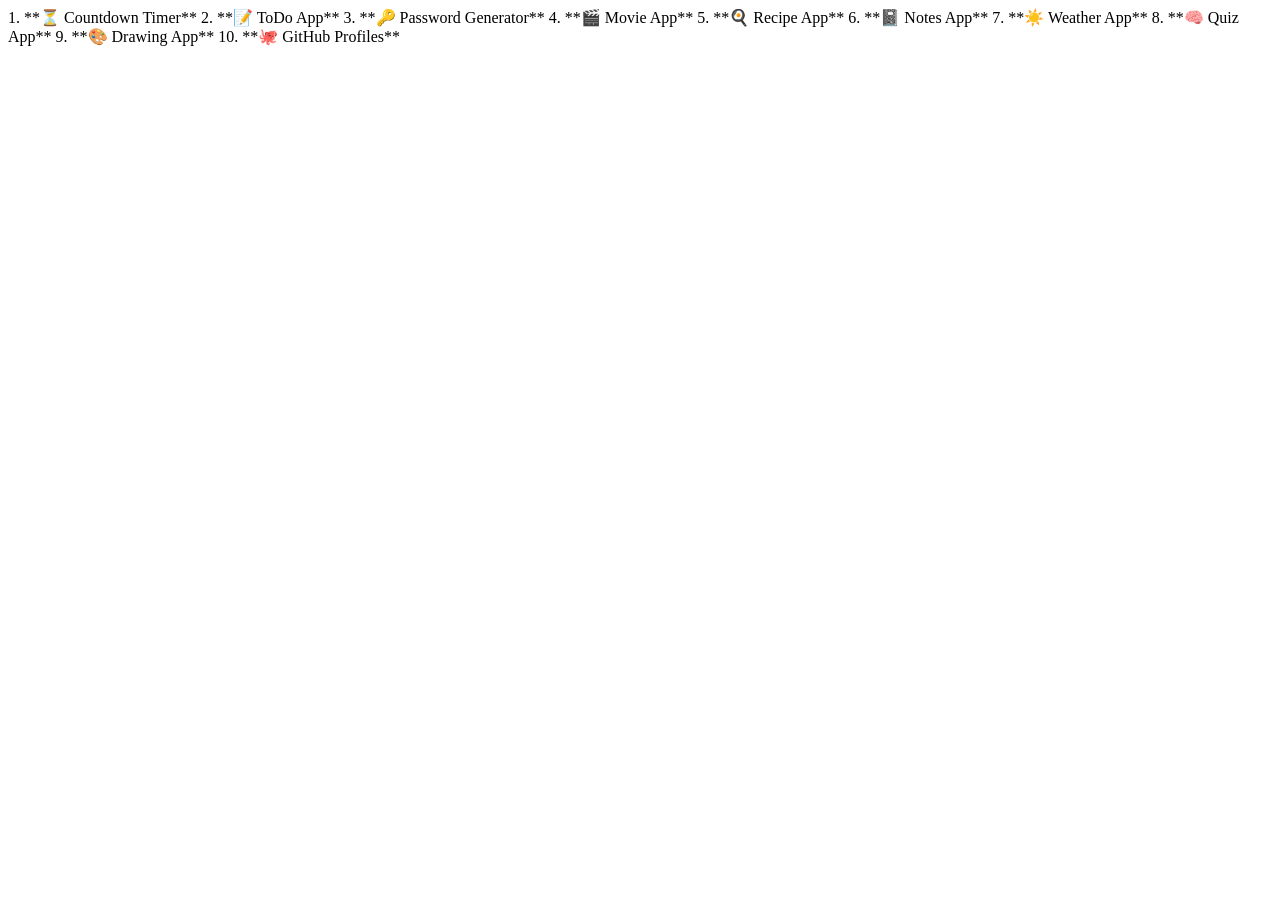
==== index.html @ b31e7425 "added countdown timer project" ====
<!DOCTYPE html>
<html lang="en">
<head>
    <meta charset="UTF-8">
    <meta name="viewport" content="width=device-width, initial-scale=1.0">
    <title>Javascript Projects</title>
</head>
<body>
1. **⏳ Countdown Timer**
2. **📝 ToDo App**
3. **🔑 Password Generator**
4. **🎬 Movie App**
5. **🍳 Recipe App**
6. **📓 Notes App**
7. **☀️ Weather App**
8. **🧠 Quiz App**
9. **🎨 Drawing App**
10. **🐙 GitHub Profiles**
</body>
</html>
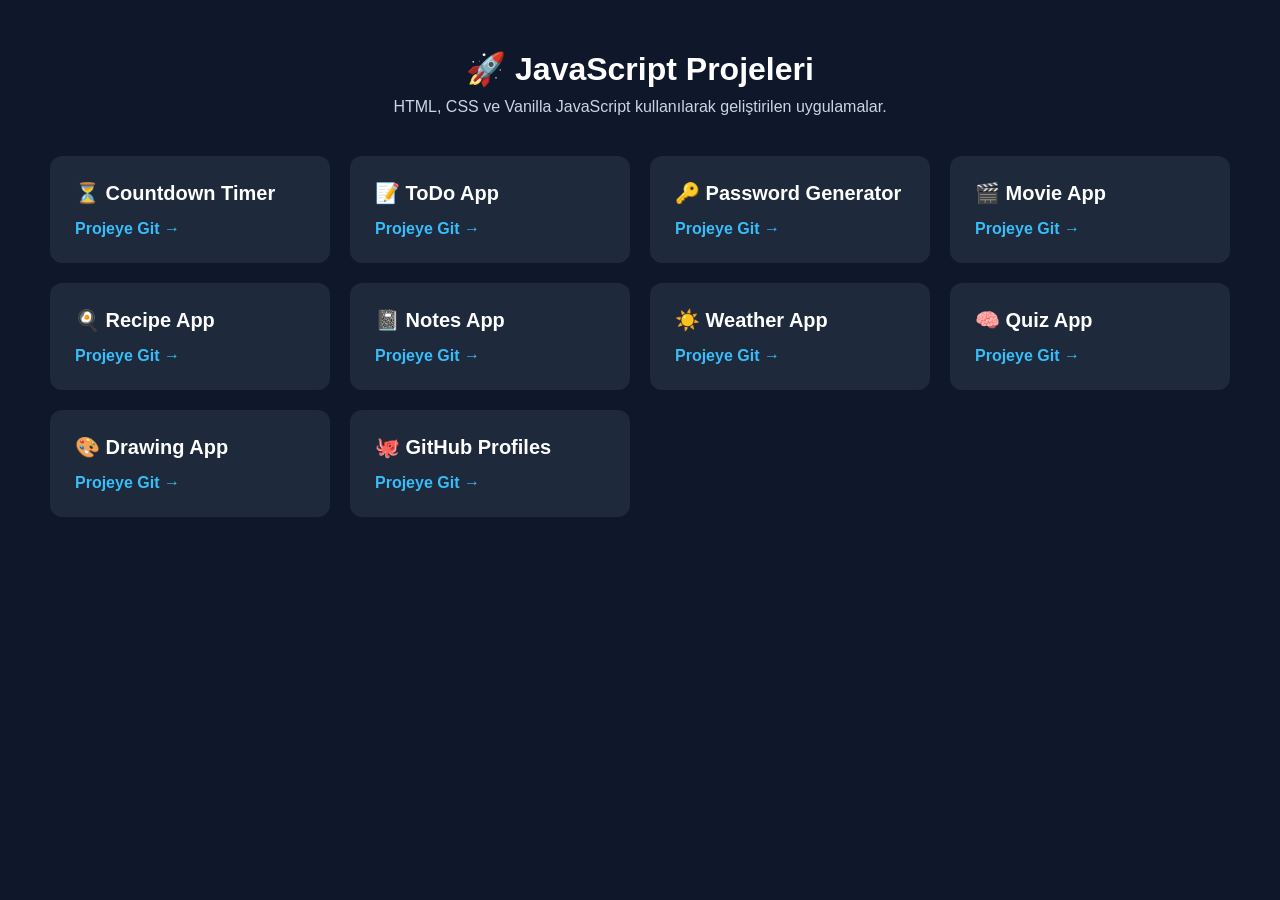
==== commit e02778bc: "added readme.md" ====
--- a/index.html
+++ b/index.html
@@ -1,20 +1,128 @@
 <!DOCTYPE html>
-<html lang="en">
+<html lang="tr">
 <head>
     <meta charset="UTF-8">
     <meta name="viewport" content="width=device-width, initial-scale=1.0">
-    <title>Javascript Projects</title>
+    <title>JavaScript Projeleri</title>
+
+    <style>
+        *{
+            margin:0;
+            padding:0;
+            box-sizing:border-box;
+            font-family:Arial, Helvetica, sans-serif;
+        }
+
+        body{
+            background:#0f172a;
+            color:#fff;
+            padding:50px;
+        }
+
+        h1{
+            text-align:center;
+            margin-bottom:10px;
+        }
+
+        p{
+            text-align:center;
+            color:#cbd5e1;
+            margin-bottom:40px;
+        }
+
+        .projects{
+            display:grid;
+            grid-template-columns:repeat(auto-fit,minmax(250px,1fr));
+            gap:20px;
+            max-width:1200px;
+            margin:auto;
+        }
+
+        .card{
+            background:#1e293b;
+            padding:25px;
+            border-radius:12px;
+            transition:.3s;
+        }
+
+        .card:hover{
+            transform:translateY(-5px);
+            background:#334155;
+        }
+
+        .card h2{
+            font-size:20px;
+            margin-bottom:15px;
+        }
+
+        .card a{
+            display:inline-block;
+            text-decoration:none;
+            color:#38bdf8;
+            font-weight:bold;
+        }
+    </style>
+
 </head>
 <body>
-1. **⏳ Countdown Timer**
-2. **📝 ToDo App**
-3. **🔑 Password Generator**
-4. **🎬 Movie App**
-5. **🍳 Recipe App**
-6. **📓 Notes App**
-7. **☀️ Weather App**
-8. **🧠 Quiz App**
-9. **🎨 Drawing App**
-10. **🐙 GitHub Profiles**
+
+<h1>🚀 JavaScript Projeleri</h1>
+
+<p>HTML, CSS ve Vanilla JavaScript kullanılarak geliştirilen uygulamalar.</p>
+
+<div class="projects">
+
+    <div class="card">
+        <h2>⏳ Countdown Timer</h2>
+        <a href="./01-Countdown-Timer/">Projeye Git →</a>
+    </div>
+
+    <div class="card">
+        <h2>📝 ToDo App</h2>
+        <a href="./02-Todo-App/">Projeye Git →</a>
+    </div>
+
+    <div class="card">
+        <h2>🔑 Password Generator</h2>
+        <a href="./03-Password-Generator/">Projeye Git →</a>
+    </div>
+
+    <div class="card">
+        <h2>🎬 Movie App</h2>
+        <a href="./04-Movie-App/">Projeye Git →</a>
+    </div>
+
+    <div class="card">
+        <h2>🍳 Recipe App</h2>
+        <a href="./05-Recipe-App/">Projeye Git →</a>
+    </div>
+
+    <div class="card">
+        <h2>📓 Notes App</h2>
+        <a href="./06-Notes-App/">Projeye Git →</a>
+    </div>
+
+    <div class="card">
+        <h2>☀️ Weather App</h2>
+        <a href="./07-Weather-App/">Projeye Git →</a>
+    </div>
+
+    <div class="card">
+        <h2>🧠 Quiz App</h2>
+        <a href="./08-Quiz-App/">Projeye Git →</a>
+    </div>
+
+    <div class="card">
+        <h2>🎨 Drawing App</h2>
+        <a href="./09-Drawing-App/">Projeye Git →</a>
+    </div>
+
+    <div class="card">
+        <h2>🐙 GitHub Profiles</h2>
+        <a href="./10-Github-Profiles/">Projeye Git →</a>
+    </div>
+
+</div>
+
 </body>
 </html>
